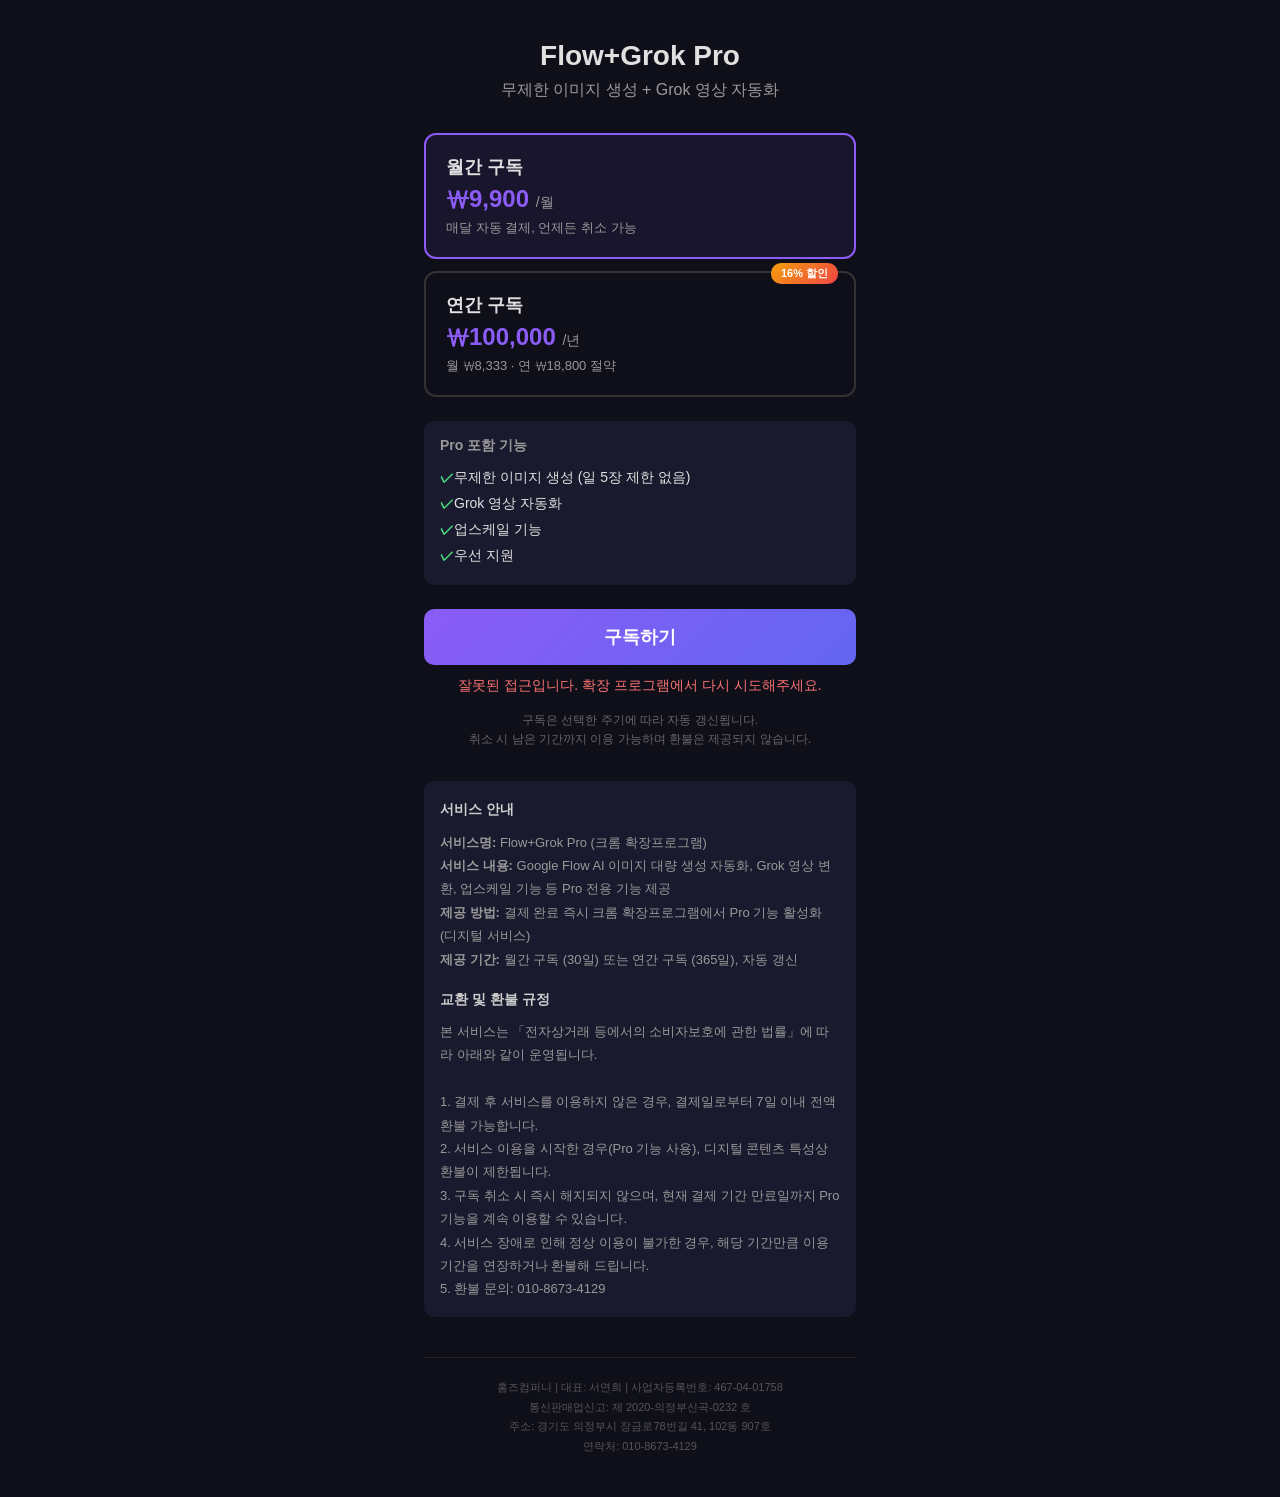
==== payment/index.html @ 701363ff "Auto-commit: index.html" ====
<!DOCTYPE html>
<html lang="ko">
<head>
  <meta charset="UTF-8">
  <meta name="viewport" content="width=device-width, initial-scale=1.0">
  <title>Flow+Grok Pro 구독</title>
  <script src="https://cdn.portone.io/v2/browser-sdk.js"></script>
  <style>
    * { margin: 0; padding: 0; box-sizing: border-box; }
    body {
      font-family: -apple-system, BlinkMacSystemFont, 'Segoe UI', sans-serif;
      background: #0f0f1a;
      color: #e0e0e0;
      min-height: 100vh;
      display: flex;
      justify-content: center;
      align-items: center;
    }
    .container {
      max-width: 480px;
      width: 100%;
      padding: 40px 24px;
    }
    h1 {
      font-size: 28px;
      text-align: center;
      margin-bottom: 8px;
    }
    .subtitle {
      text-align: center;
      color: #999;
      margin-bottom: 32px;
    }
    .plan-cards {
      display: flex;
      flex-direction: column;
      gap: 12px;
      margin-bottom: 24px;
    }
    .plan-card {
      border: 2px solid #333;
      border-radius: 12px;
      padding: 20px;
      cursor: pointer;
      transition: border-color 0.2s, background 0.2s;
      position: relative;
    }
    .plan-card:hover { border-color: #555; }
    .plan-card.selected {
      border-color: #8b5cf6;
      background: rgba(139, 92, 246, 0.08);
    }
    .plan-card .plan-name {
      font-size: 18px;
      font-weight: 600;
      margin-bottom: 4px;
    }
    .plan-card .plan-price {
      font-size: 24px;
      font-weight: 700;
      color: #8b5cf6;
    }
    .plan-card .plan-price span {
      font-size: 14px;
      font-weight: 400;
      color: #999;
    }
    .plan-card .plan-desc {
      font-size: 13px;
      color: #999;
      margin-top: 4px;
    }
    .plan-card .badge {
      position: absolute;
      top: -10px;
      right: 16px;
      background: linear-gradient(135deg, #f59e0b, #ef4444);
      color: white;
      font-size: 11px;
      font-weight: 600;
      padding: 3px 10px;
      border-radius: 10px;
    }
    .features {
      margin-bottom: 24px;
      padding: 16px;
      background: #1a1a2e;
      border-radius: 10px;
    }
    .features h3 {
      font-size: 14px;
      margin-bottom: 10px;
      color: #999;
    }
    .features ul {
      list-style: none;
      font-size: 14px;
    }
    .features li {
      padding: 4px 0;
    }
    .features li::before {
      content: "\2713 ";
      color: #4ade80;
      font-weight: bold;
    }
    .subscribe-btn {
      width: 100%;
      padding: 16px;
      border: none;
      border-radius: 10px;
      background: linear-gradient(135deg, #8b5cf6, #6366f1);
      color: white;
      font-size: 18px;
      font-weight: 600;
      cursor: pointer;
      transition: opacity 0.2s;
    }
    .subscribe-btn:hover { opacity: 0.9; }
    .subscribe-btn:disabled {
      opacity: 0.5;
      cursor: not-allowed;
    }
    .policy {
      text-align: center;
      margin-top: 16px;
      font-size: 12px;
      color: #666;
      line-height: 1.6;
    }
    .policy a { color: #8b5cf6; text-decoration: none; }
    .service-info {
      margin-top: 32px;
      padding: 16px;
      background: #1a1a2e;
      border-radius: 10px;
      font-size: 13px;
      color: #999;
      line-height: 1.8;
    }
    .service-info h3 {
      font-size: 14px;
      color: #ccc;
      margin-bottom: 8px;
    }
    .service-info h3:not(:first-child) {
      margin-top: 16px;
    }
    .footer-info {
      margin-top: 40px;
      padding-top: 20px;
      border-top: 1px solid #222;
      font-size: 11px;
      color: #555;
      line-height: 1.8;
      text-align: center;
    }
    .error-msg {
      text-align: center;
      color: #f87171;
      margin-top: 12px;
      font-size: 14px;
      display: none;
    }
    .loading {
      text-align: center;
      color: #999;
      margin-top: 12px;
      display: none;
    }
    .email-display {
      text-align: center;
      color: #8b5cf6;
      font-size: 14px;
      margin-bottom: 24px;
    }
  </style>
</head>
<body>
  <div class="container">
    <h1>Flow+Grok Pro</h1>
    <p class="subtitle">무제한 이미지 생성 + Grok 영상 자동화</p>
    <p class="email-display" id="emailDisplay"></p>

    <div class="plan-cards">
      <div class="plan-card selected" data-plan="monthly" onclick="selectPlan('monthly')">
        <div class="plan-name">월간 구독</div>
        <div class="plan-price">&#8361;9,900 <span>/월</span></div>
        <div class="plan-desc">매달 자동 결제, 언제든 취소 가능</div>
      </div>
      <div class="plan-card" data-plan="yearly" onclick="selectPlan('yearly')">
        <div class="badge">16% 할인</div>
        <div class="plan-name">연간 구독</div>
        <div class="plan-price">&#8361;100,000 <span>/년</span></div>
        <div class="plan-desc">월 &#8361;8,333 · 연 &#8361;18,800 절약</div>
      </div>
    </div>

    <div class="features">
      <h3>Pro 포함 기능</h3>
      <ul>
        <li>무제한 이미지 생성 (일 5장 제한 없음)</li>
        <li>Grok 영상 자동화</li>
        <li>업스케일 기능</li>
        <li>우선 지원</li>
      </ul>
    </div>

    <button class="subscribe-btn" id="subscribeBtn" onclick="startSubscription()">구독하기</button>
    <p class="loading" id="loadingMsg">결제 처리 중...</p>
    <p class="error-msg" id="errorMsg"></p>

    <div class="policy">
      구독은 선택한 주기에 따라 자동 갱신됩니다.<br>
      취소 시 남은 기간까지 이용 가능하며 환불은 제공되지 않습니다.
    </div>

    <div class="service-info">
      <h3>서비스 안내</h3>
      <p>
        <strong>서비스명:</strong> Flow+Grok Pro (크롬 확장프로그램)<br>
        <strong>서비스 내용:</strong> Google Flow AI 이미지 대량 생성 자동화, Grok 영상 변환, 업스케일 기능 등 Pro 전용 기능 제공<br>
        <strong>제공 방법:</strong> 결제 완료 즉시 크롬 확장프로그램에서 Pro 기능 활성화 (디지털 서비스)<br>
        <strong>제공 기간:</strong> 월간 구독 (30일) 또는 연간 구독 (365일), 자동 갱신
      </p>

      <h3 id="refund-policy">교환 및 환불 규정</h3>
      <p>
        본 서비스는 「전자상거래 등에서의 소비자보호에 관한 법률」에 따라 아래와 같이 운영됩니다.<br><br>
        1. 결제 후 서비스를 이용하지 않은 경우, 결제일로부터 7일 이내 전액 환불 가능합니다.<br>
        2. 서비스 이용을 시작한 경우(Pro 기능 사용), 디지털 콘텐츠 특성상 환불이 제한됩니다.<br>
        3. 구독 취소 시 즉시 해지되지 않으며, 현재 결제 기간 만료일까지 Pro 기능을 계속 이용할 수 있습니다.<br>
        4. 서비스 장애로 인해 정상 이용이 불가한 경우, 해당 기간만큼 이용 기간을 연장하거나 환불해 드립니다.<br>
        5. 환불 문의: 010-8673-4129
      </p>
    </div>

    <div class="footer-info">
      홈즈컴퍼니 | 대표: 서연희 | 사업자등록번호: 467-04-01758<br>
      통신판매업신고: 제 2020-의정부신곡-0232 호<br>
      주소: 경기도 의정부시 장금로78번길 41, 102동 907호<br>
      연락처: 010-8673-4129
    </div>
  </div>

  <script>
    // ─── 설정 (포트원 V2 + 토스페이먼츠) ───
    const STORE_ID = 'store-69866015-89c0-4137-a567-1bf4a51db2db';
    const CHANNEL_KEY = 'channel-key-87d939a8-7c4c-40b8-a7c1-84125c9902b7';
    const SUPABASE_URL = 'https://cyrbibbosfybylsparfk.supabase.co';
    const ACTIVATE_URL = `${SUPABASE_URL}/functions/v1/activate-subscription`;

    const PLANS = {
      monthly: { name: 'Flow+Grok Pro 월간', amount: 9900, period: 'monthly' },
      yearly: { name: 'Flow+Grok Pro 연간', amount: 100000, period: 'yearly' },
    };

    // ─── 인증 정보 로드 (URL fragment) ───
    const params = new URLSearchParams(window.location.search);
    const isDemo = params.get('demo') === 'true';
    let userId = null;
    let email = null;
    let token = null;
    let selectedPlan = 'monthly';

    function loadAuth() {
      if (isDemo) {
        document.getElementById('emailDisplay').textContent = '심사용 테스트 모드';
        return;
      }
      // URL fragment에서 인증 정보 추출 (#auth=base64)
      const hash = window.location.hash;
      const authMatch = hash.match(/auth=([^&]+)/);
      if (!authMatch) {
        document.getElementById('errorMsg').textContent = '잘못된 접근입니다. 확장 프로그램에서 다시 시도해주세요.';
        document.getElementById('errorMsg').style.display = 'block';
        return;
      }
      try {
        const auth = JSON.parse(atob(authMatch[1]));
        if (!auth.userId || !auth.token) throw new Error('invalid');
        userId = auth.userId;
        email = auth.email;
        token = auth.token;
        if (email) {
          document.getElementById('emailDisplay').textContent = email;
        }
        // fragment 정리 (주소창에서 토큰 숨김)
        history.replaceState(null, '', window.location.pathname);
      } catch {
        document.getElementById('errorMsg').textContent = '인증 정보가 잘못되었습니다. 다시 시도해주세요.';
        document.getElementById('errorMsg').style.display = 'block';
      }
    }
    loadAuth();

    // ─── 플랜 선택 ───
    function selectPlan(plan) {
      selectedPlan = plan;
      document.querySelectorAll('.plan-card').forEach(card => {
        card.classList.toggle('selected', card.dataset.plan === plan);
      });
    }

    // ─── 구독 시작 (V2 SDK) ───
    async function startSubscription() {
      const btn = document.getElementById('subscribeBtn');
      const loading = document.getElementById('loadingMsg');
      const errorEl = document.getElementById('errorMsg');

      btn.disabled = true;
      loading.style.display = 'block';
      errorEl.style.display = 'none';

      if (!window.PortOne) {
        errorEl.textContent = 'SDK 로딩 실패. 페이지를 새로고침 해주세요.';
        errorEl.style.display = 'block';
        btn.disabled = false;
        loading.style.display = 'none';
        return;
      }

      const effectiveUserId = userId || 'demo_' + Date.now();

      try {
        // V2: 빌링키 발급 요청
        const issueResponse = await PortOne.requestIssueBillingKey({
          storeId: STORE_ID,
          channelKey: CHANNEL_KEY,
          billingKeyMethod: 'CARD',
          issueId: `billing_${effectiveUserId}_${Date.now()}`,
          issueName: PLANS[selectedPlan].name,
          customer: {
            email: email || undefined,
          },
        });

        if (issueResponse.code) {
          // 사용자 취소 또는 에러
          if (issueResponse.code === 'PORTONE_BROWSER_SDK_PG_CANCELLED') {
            btn.disabled = false;
            loading.style.display = 'none';
            return;
          }
          throw new Error(issueResponse.message || '카드 등록에 실패했습니다');
        }

        const billingKey = issueResponse.billingKey;

        // 데모 모드: 서버 호출 없이 바로 success 페이지로
        if (isDemo) {
          window.location.href = `success.html?plan=${selectedPlan}&expires=demo`;
          return;
        }

        // 서버에 빌링키 전달 → 첫 결제 + 스케줄 등록
        const res = await fetch(ACTIVATE_URL, {
          method: 'POST',
          headers: {
            'Content-Type': 'application/json',
            'Authorization': `Bearer ${token}`,
          },
          body: JSON.stringify({
            billingKey: billingKey,
            planType: selectedPlan,
          }),
        });

        if (!res.ok) {
          const err = await res.json().catch(() => ({}));
          throw new Error(err.error || '구독 활성화에 실패했습니다');
        }

        const result = await res.json();
        window.location.href = `success.html?plan=${selectedPlan}&expires=${result.expiresAt || ''}`;

      } catch (err) {
        console.error('Subscription error:', err);
        errorEl.textContent = err.message || '결제 처리 중 오류가 발생했습니다';
        errorEl.style.display = 'block';
        btn.disabled = false;
      } finally {
        loading.style.display = 'none';
      }
    }
  </script>
</body>
</html>
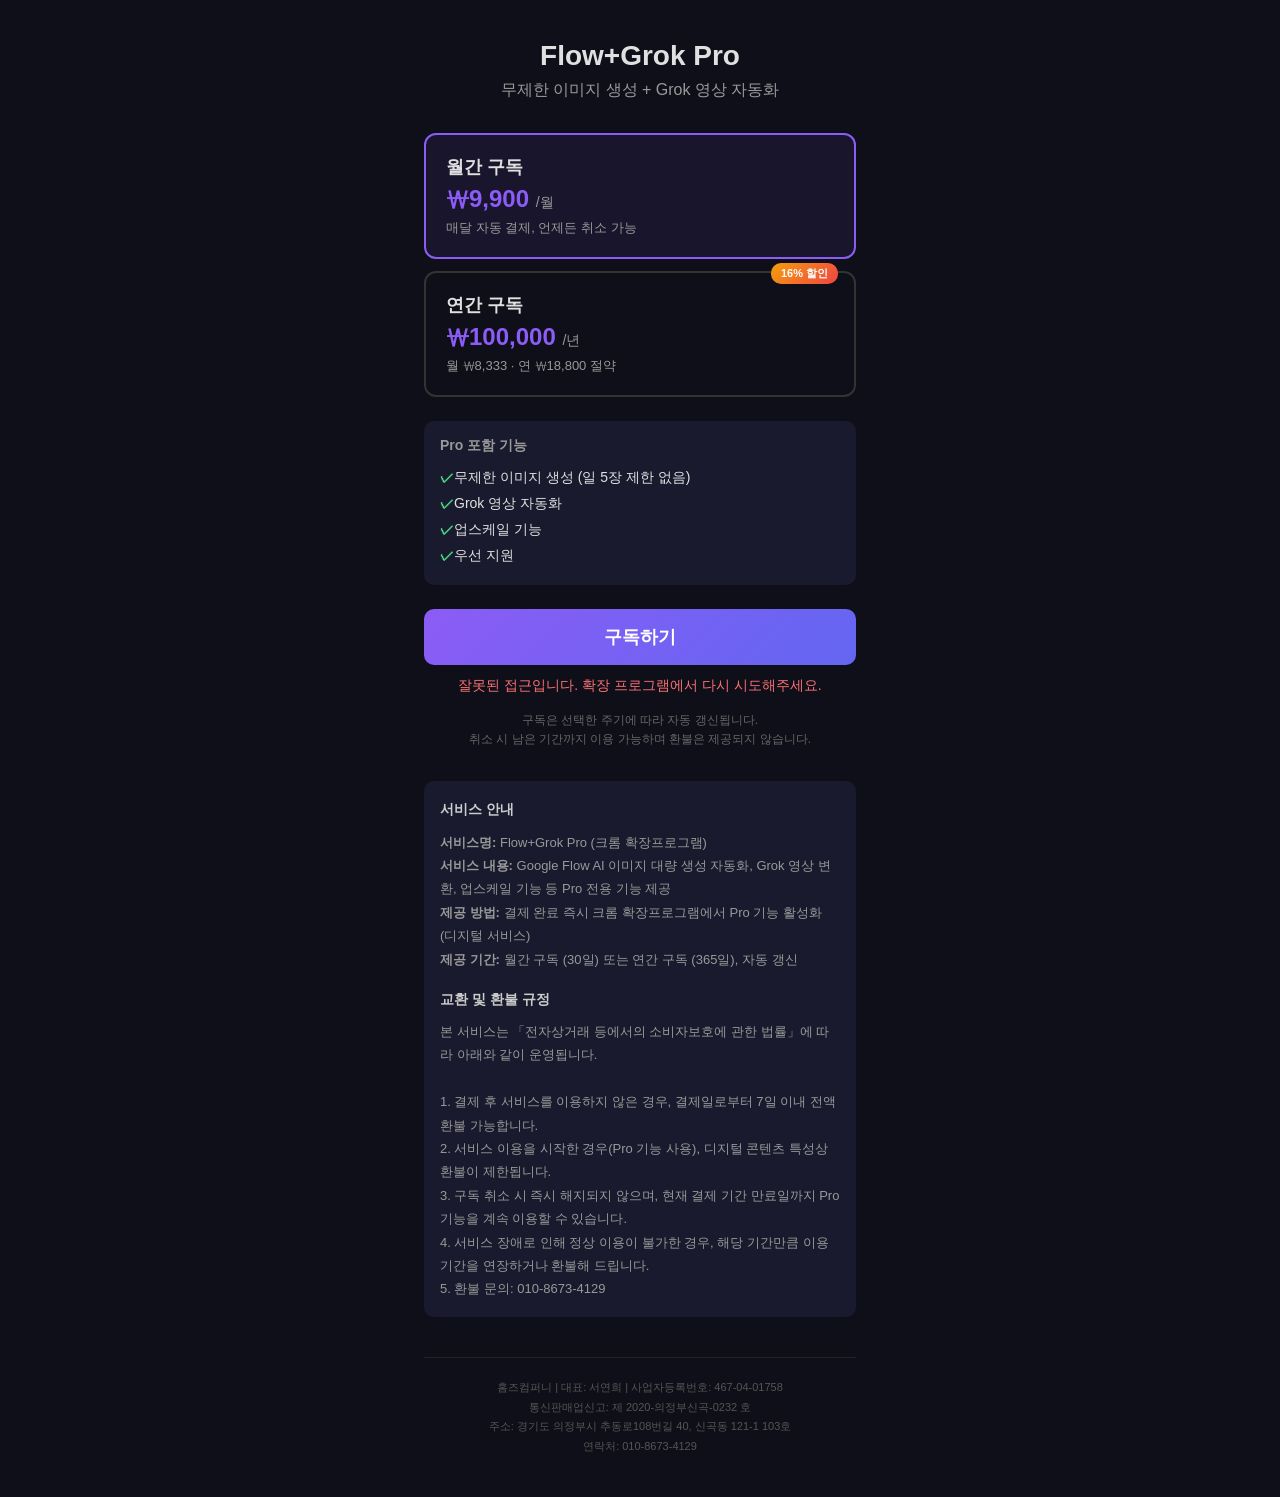
==== commit c2d2de0c: "Auto-commit: index.html" ====
--- a/payment/index.html
+++ b/payment/index.html
@@ -238,7 +238,7 @@
     <div class="footer-info">
       홈즈컴퍼니 | 대표: 서연희 | 사업자등록번호: 467-04-01758<br>
       통신판매업신고: 제 2020-의정부신곡-0232 호<br>
-      주소: 경기도 의정부시 장금로78번길 41, 102동 907호<br>
+      주소: 경기도 의정부시 추동로108번길 40, 신곡동 121-1 103호<br>
       연락처: 010-8673-4129
     </div>
   </div>
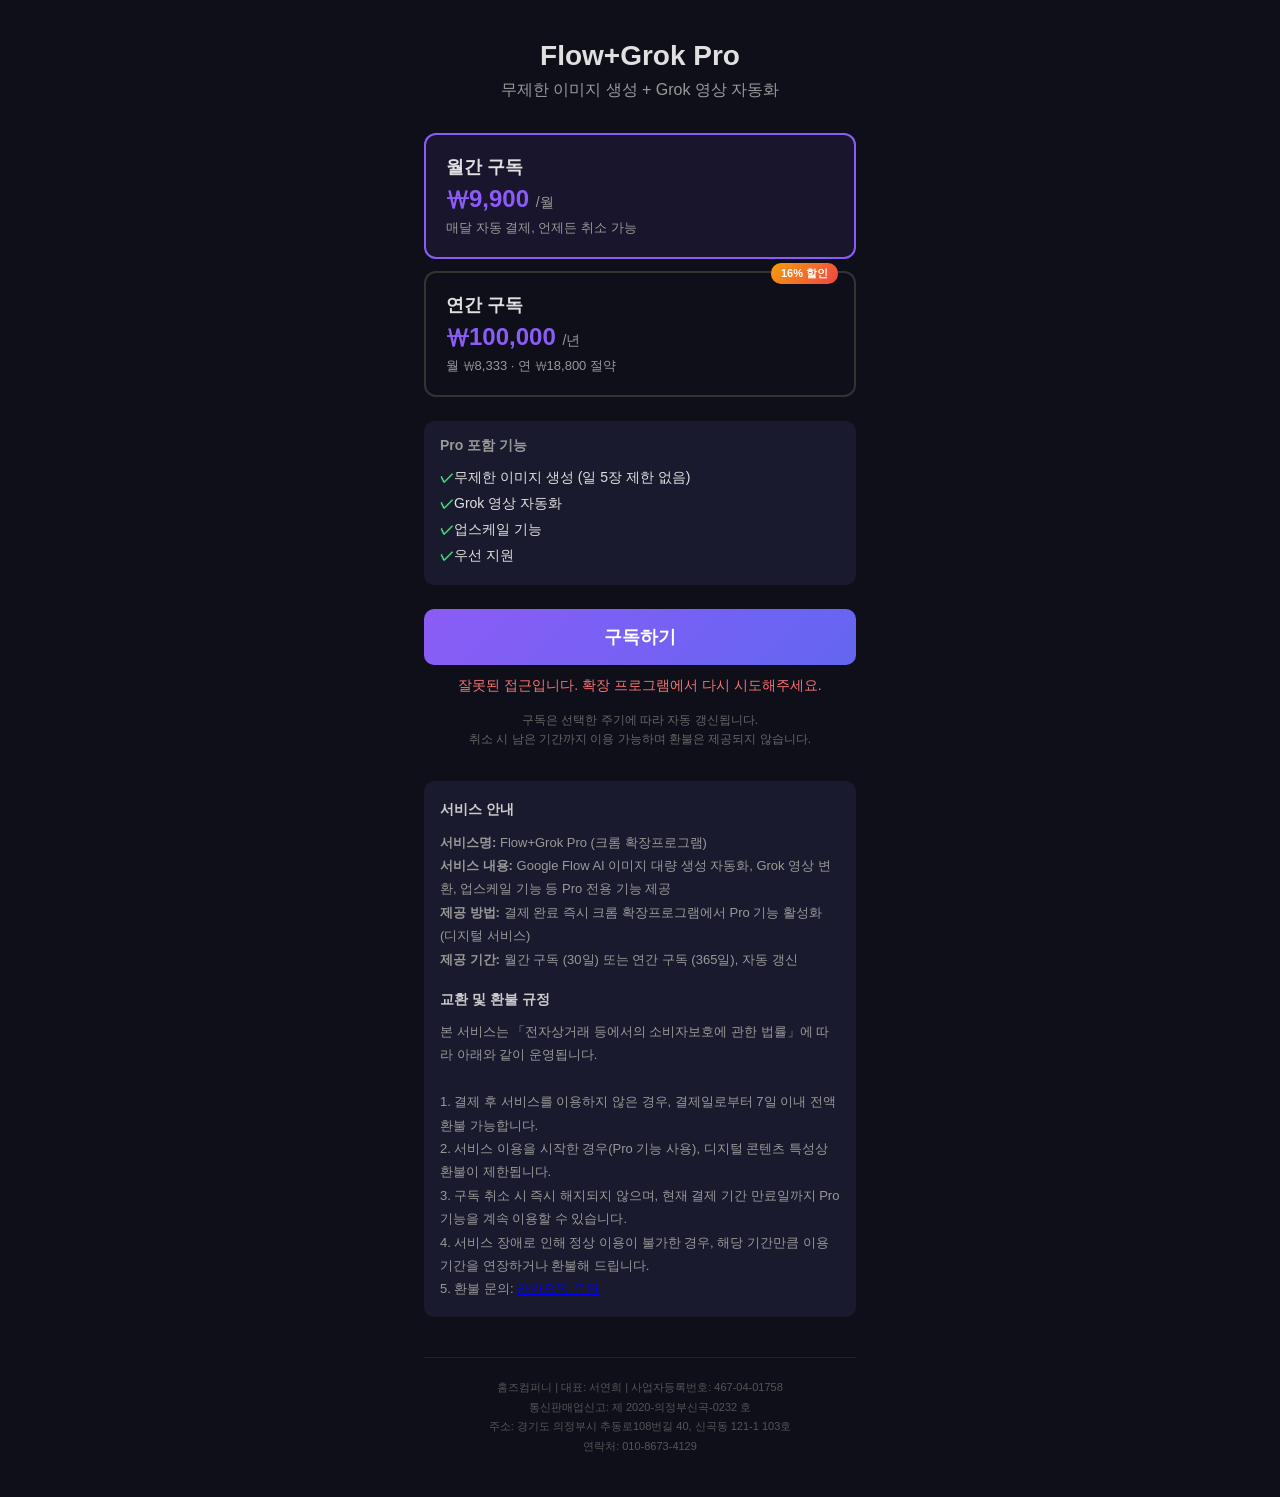
==== commit 6c1843d0: "Auto-commit: index.html" ====
--- a/payment/index.html
+++ b/payment/index.html
@@ -231,7 +231,7 @@
         2. 서비스 이용을 시작한 경우(Pro 기능 사용), 디지털 콘텐츠 특성상 환불이 제한됩니다.<br>
         3. 구독 취소 시 즉시 해지되지 않으며, 현재 결제 기간 만료일까지 Pro 기능을 계속 이용할 수 있습니다.<br>
         4. 서비스 장애로 인해 정상 이용이 불가한 경우, 해당 기간만큼 이용 기간을 연장하거나 환불해 드립니다.<br>
-        5. 환불 문의: 010-8673-4129
+        5. 환불 문의: <a href="https://open.kakao.com/o/sy9iKeHh" target="_blank">카카오톡 문의</a>
       </p>
     </div>
 
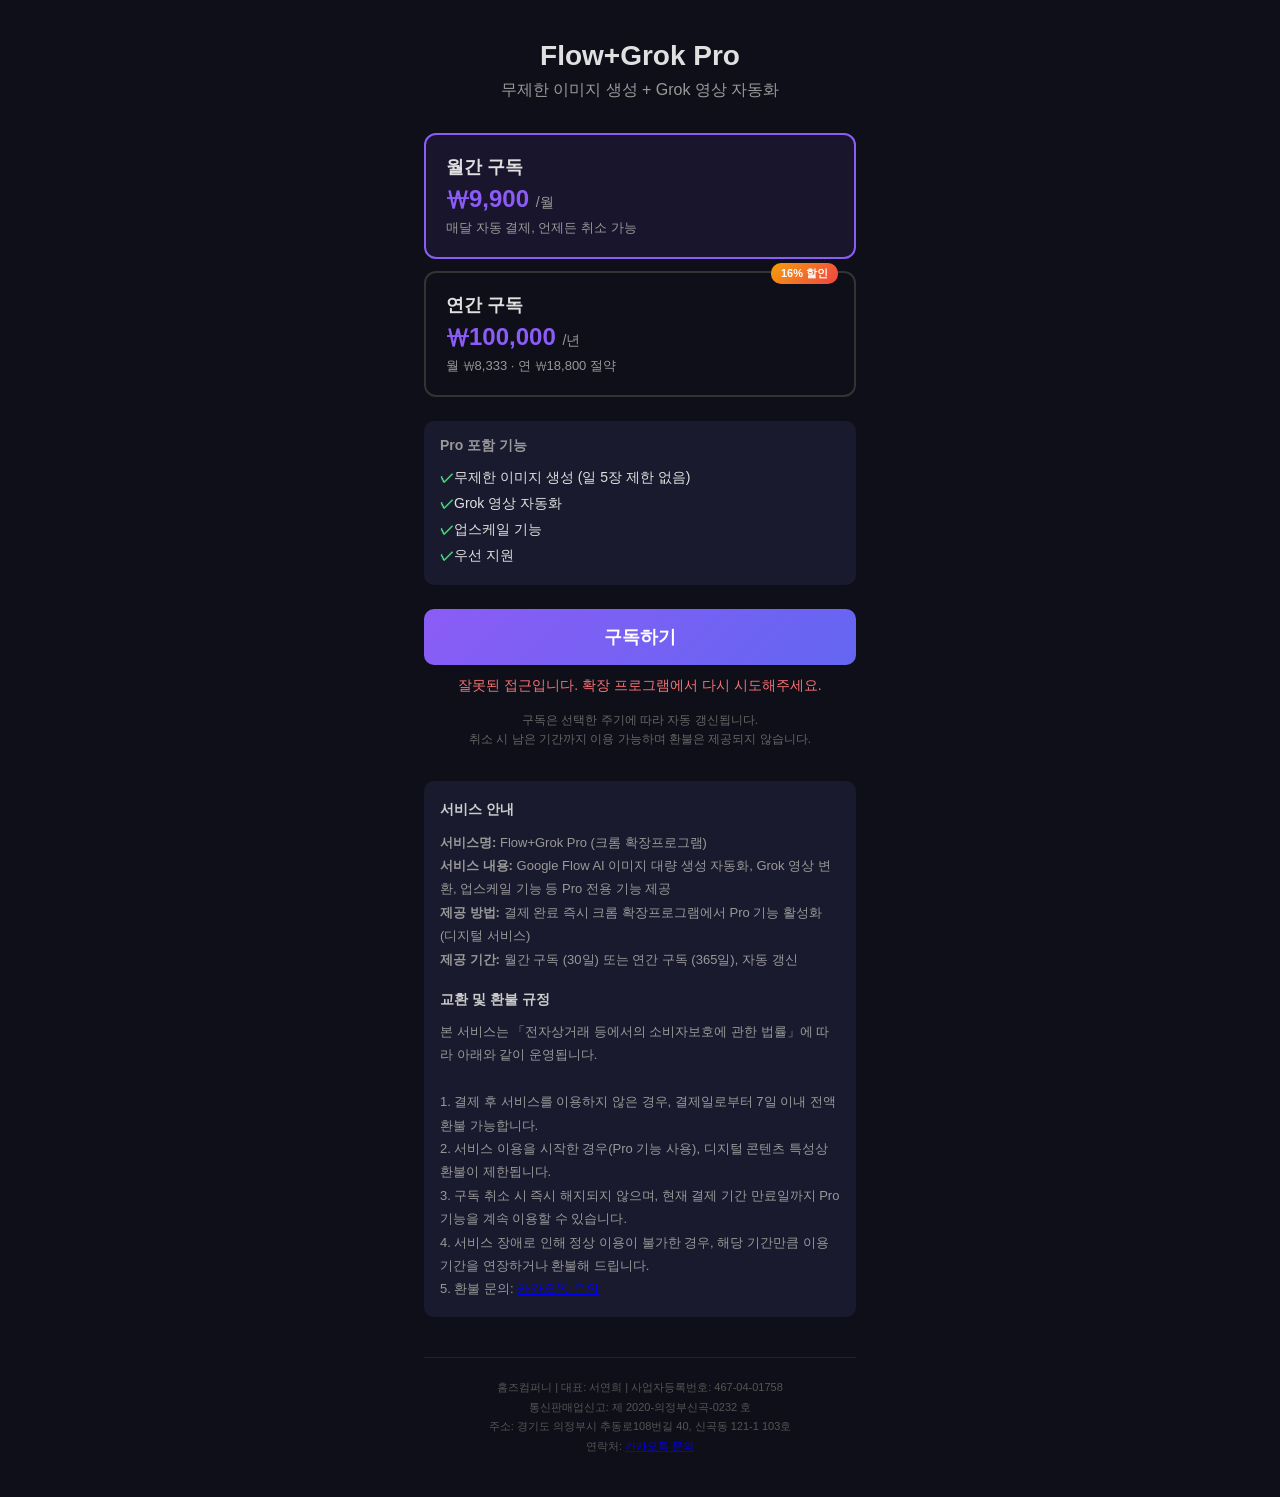
==== commit 98365a6b: "Auto-commit: index.html" ====
--- a/payment/index.html
+++ b/payment/index.html
@@ -239,7 +239,7 @@
       홈즈컴퍼니 | 대표: 서연희 | 사업자등록번호: 467-04-01758<br>
       통신판매업신고: 제 2020-의정부신곡-0232 호<br>
       주소: 경기도 의정부시 추동로108번길 40, 신곡동 121-1 103호<br>
-      연락처: 010-8673-4129
+      연락처: <a href="https://open.kakao.com/o/sy9iKeHh" target="_blank">카카오톡 문의</a>
     </div>
   </div>
 
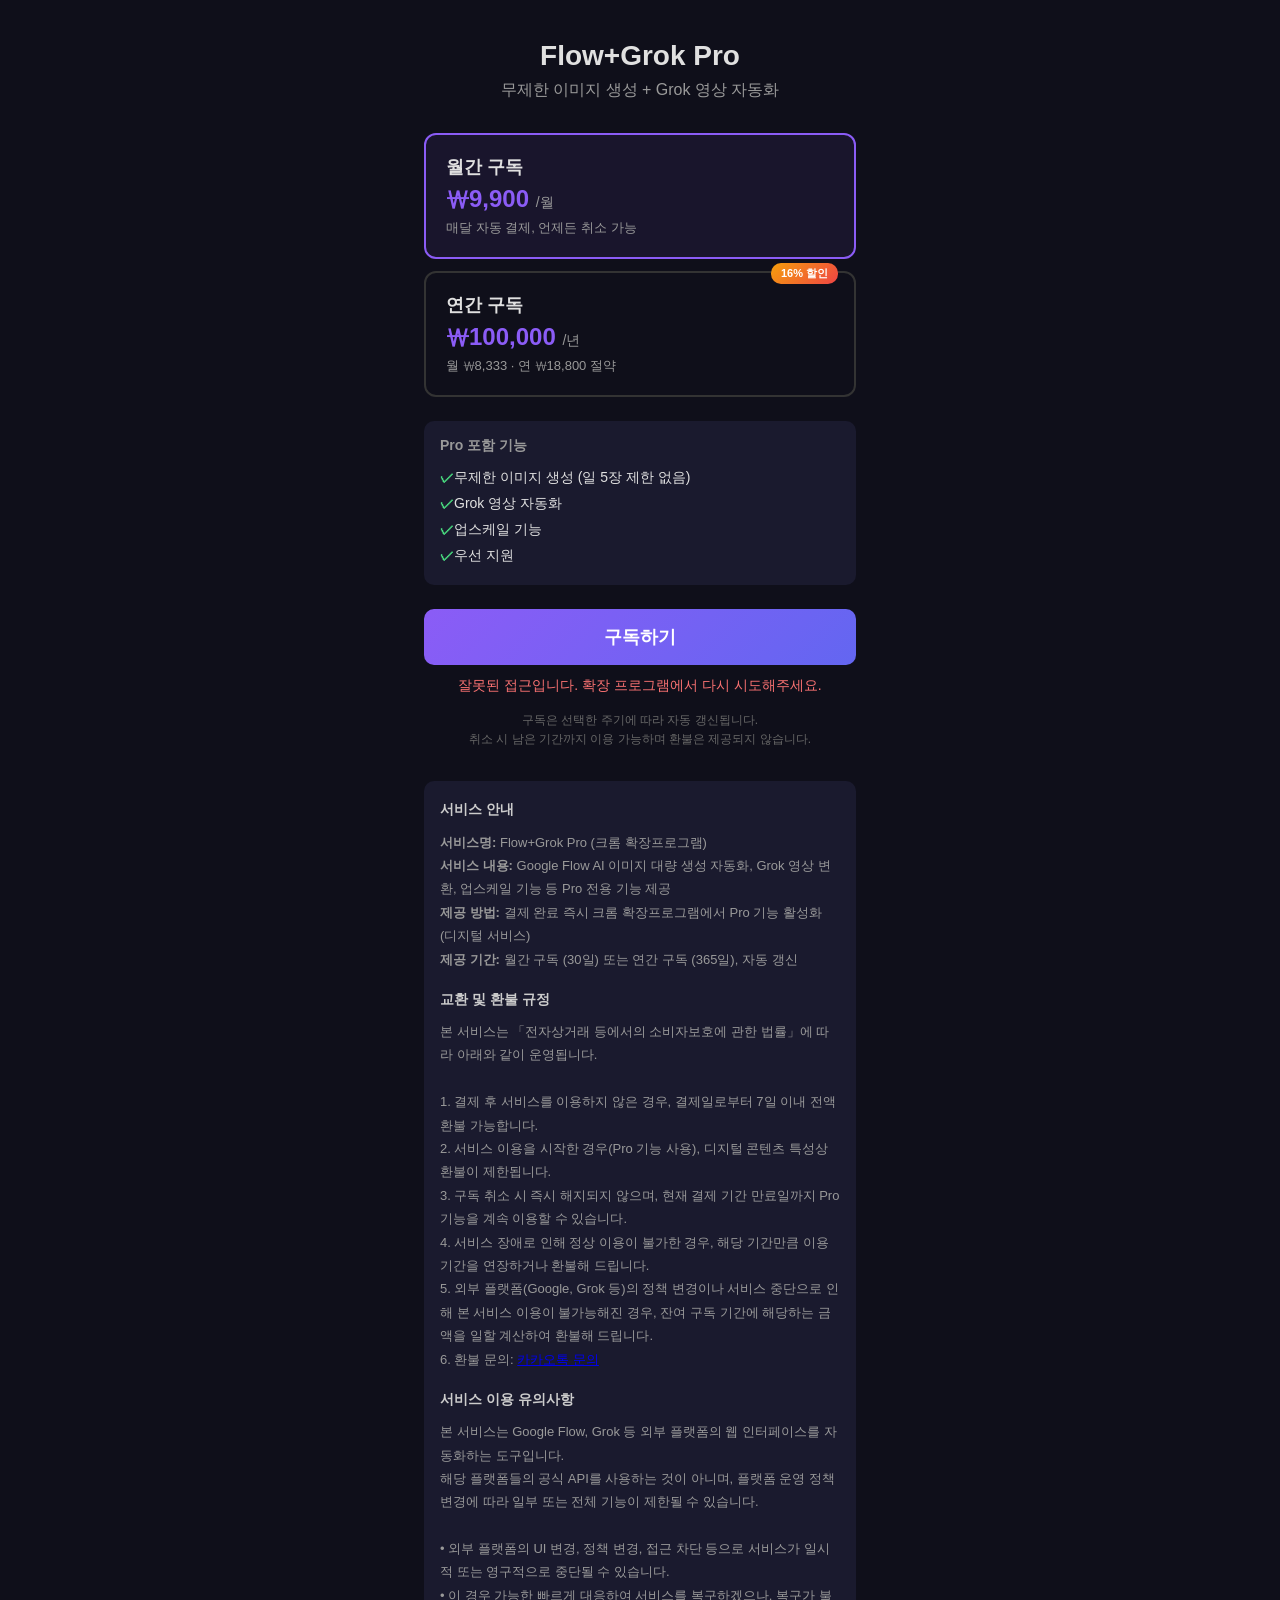
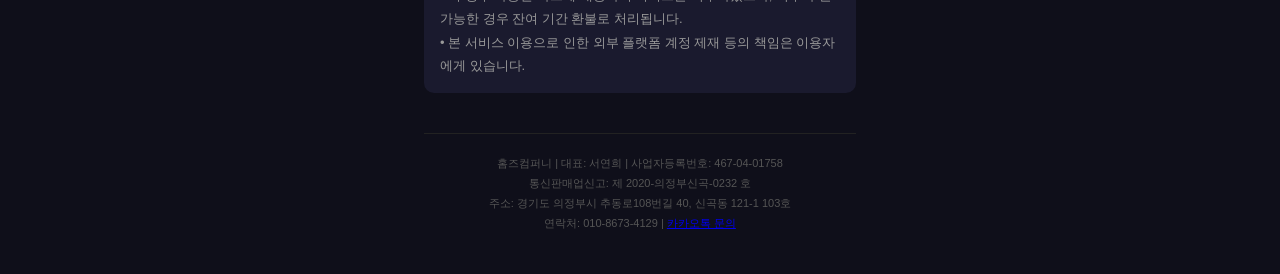
==== commit 751e8c95: "Auto-commit: index.html" ====
--- a/payment/index.html
+++ b/payment/index.html
@@ -231,7 +231,17 @@
         2. 서비스 이용을 시작한 경우(Pro 기능 사용), 디지털 콘텐츠 특성상 환불이 제한됩니다.<br>
         3. 구독 취소 시 즉시 해지되지 않으며, 현재 결제 기간 만료일까지 Pro 기능을 계속 이용할 수 있습니다.<br>
         4. 서비스 장애로 인해 정상 이용이 불가한 경우, 해당 기간만큼 이용 기간을 연장하거나 환불해 드립니다.<br>
-        5. 환불 문의: <a href="https://open.kakao.com/o/sy9iKeHh" target="_blank">카카오톡 문의</a>
+        5. 외부 플랫폼(Google, Grok 등)의 정책 변경이나 서비스 중단으로 인해 본 서비스 이용이 불가능해진 경우, 잔여 구독 기간에 해당하는 금액을 일할 계산하여 환불해 드립니다.<br>
+        6. 환불 문의: <a href="https://open.kakao.com/o/sy9iKeHh" target="_blank">카카오톡 문의</a>
+      </p>
+
+      <h3>서비스 이용 유의사항</h3>
+      <p>
+        본 서비스는 Google Flow, Grok 등 외부 플랫폼의 웹 인터페이스를 자동화하는 도구입니다.<br>
+        해당 플랫폼들의 공식 API를 사용하는 것이 아니며, 플랫폼 운영 정책 변경에 따라 일부 또는 전체 기능이 제한될 수 있습니다.<br><br>
+        • 외부 플랫폼의 UI 변경, 정책 변경, 접근 차단 등으로 서비스가 일시적 또는 영구적으로 중단될 수 있습니다.<br>
+        • 이 경우 가능한 빠르게 대응하여 서비스를 복구하겠으나, 복구가 불가능한 경우 잔여 기간 환불로 처리됩니다.<br>
+        • 본 서비스 이용으로 인한 외부 플랫폼 계정 제재 등의 책임은 이용자에게 있습니다.
       </p>
     </div>
 
@@ -239,7 +249,7 @@
       홈즈컴퍼니 | 대표: 서연희 | 사업자등록번호: 467-04-01758<br>
       통신판매업신고: 제 2020-의정부신곡-0232 호<br>
       주소: 경기도 의정부시 추동로108번길 40, 신곡동 121-1 103호<br>
-      연락처: <a href="https://open.kakao.com/o/sy9iKeHh" target="_blank">카카오톡 문의</a>
+      연락처: 010-8673-4129 | <a href="https://open.kakao.com/o/sy9iKeHh" target="_blank">카카오톡 문의</a>
     </div>
   </div>
 
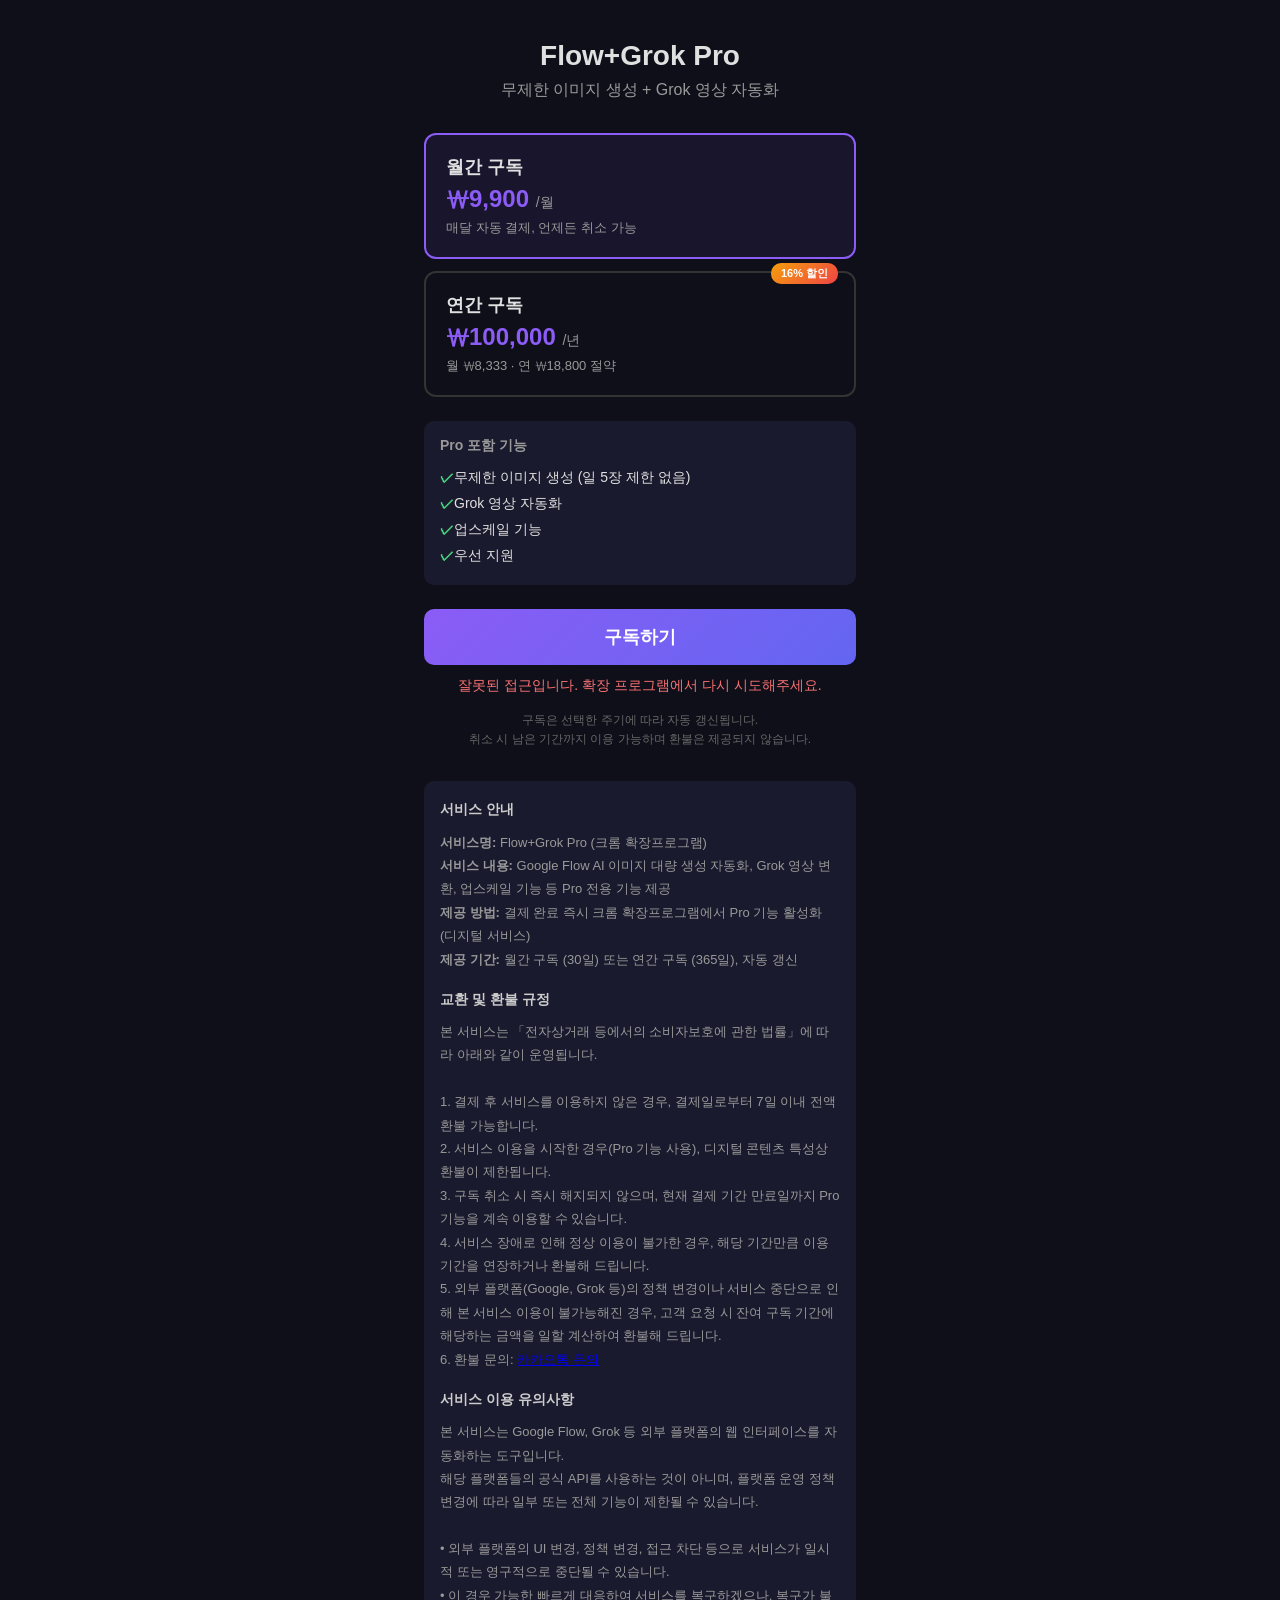
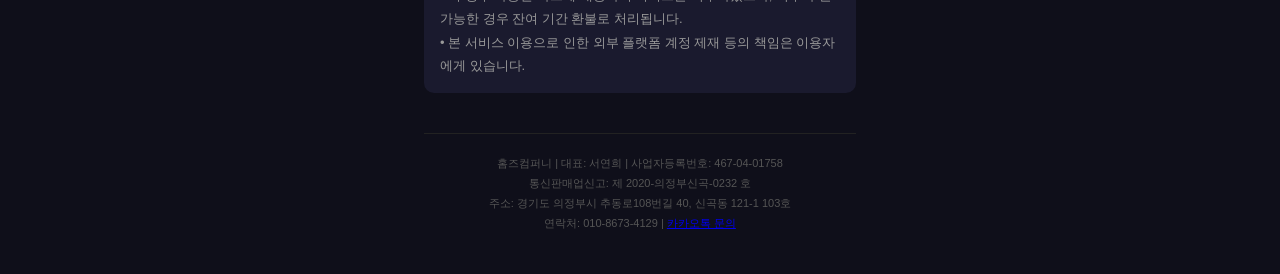
==== commit c618bdc9: "Auto-commit: index.html" ====
--- a/payment/index.html
+++ b/payment/index.html
@@ -231,7 +231,7 @@
         2. 서비스 이용을 시작한 경우(Pro 기능 사용), 디지털 콘텐츠 특성상 환불이 제한됩니다.<br>
         3. 구독 취소 시 즉시 해지되지 않으며, 현재 결제 기간 만료일까지 Pro 기능을 계속 이용할 수 있습니다.<br>
         4. 서비스 장애로 인해 정상 이용이 불가한 경우, 해당 기간만큼 이용 기간을 연장하거나 환불해 드립니다.<br>
-        5. 외부 플랫폼(Google, Grok 등)의 정책 변경이나 서비스 중단으로 인해 본 서비스 이용이 불가능해진 경우, 잔여 구독 기간에 해당하는 금액을 일할 계산하여 환불해 드립니다.<br>
+        5. 외부 플랫폼(Google, Grok 등)의 정책 변경이나 서비스 중단으로 인해 본 서비스 이용이 불가능해진 경우, 고객 요청 시 잔여 구독 기간에 해당하는 금액을 일할 계산하여 환불해 드립니다.<br>
         6. 환불 문의: <a href="https://open.kakao.com/o/sy9iKeHh" target="_blank">카카오톡 문의</a>
       </p>
 
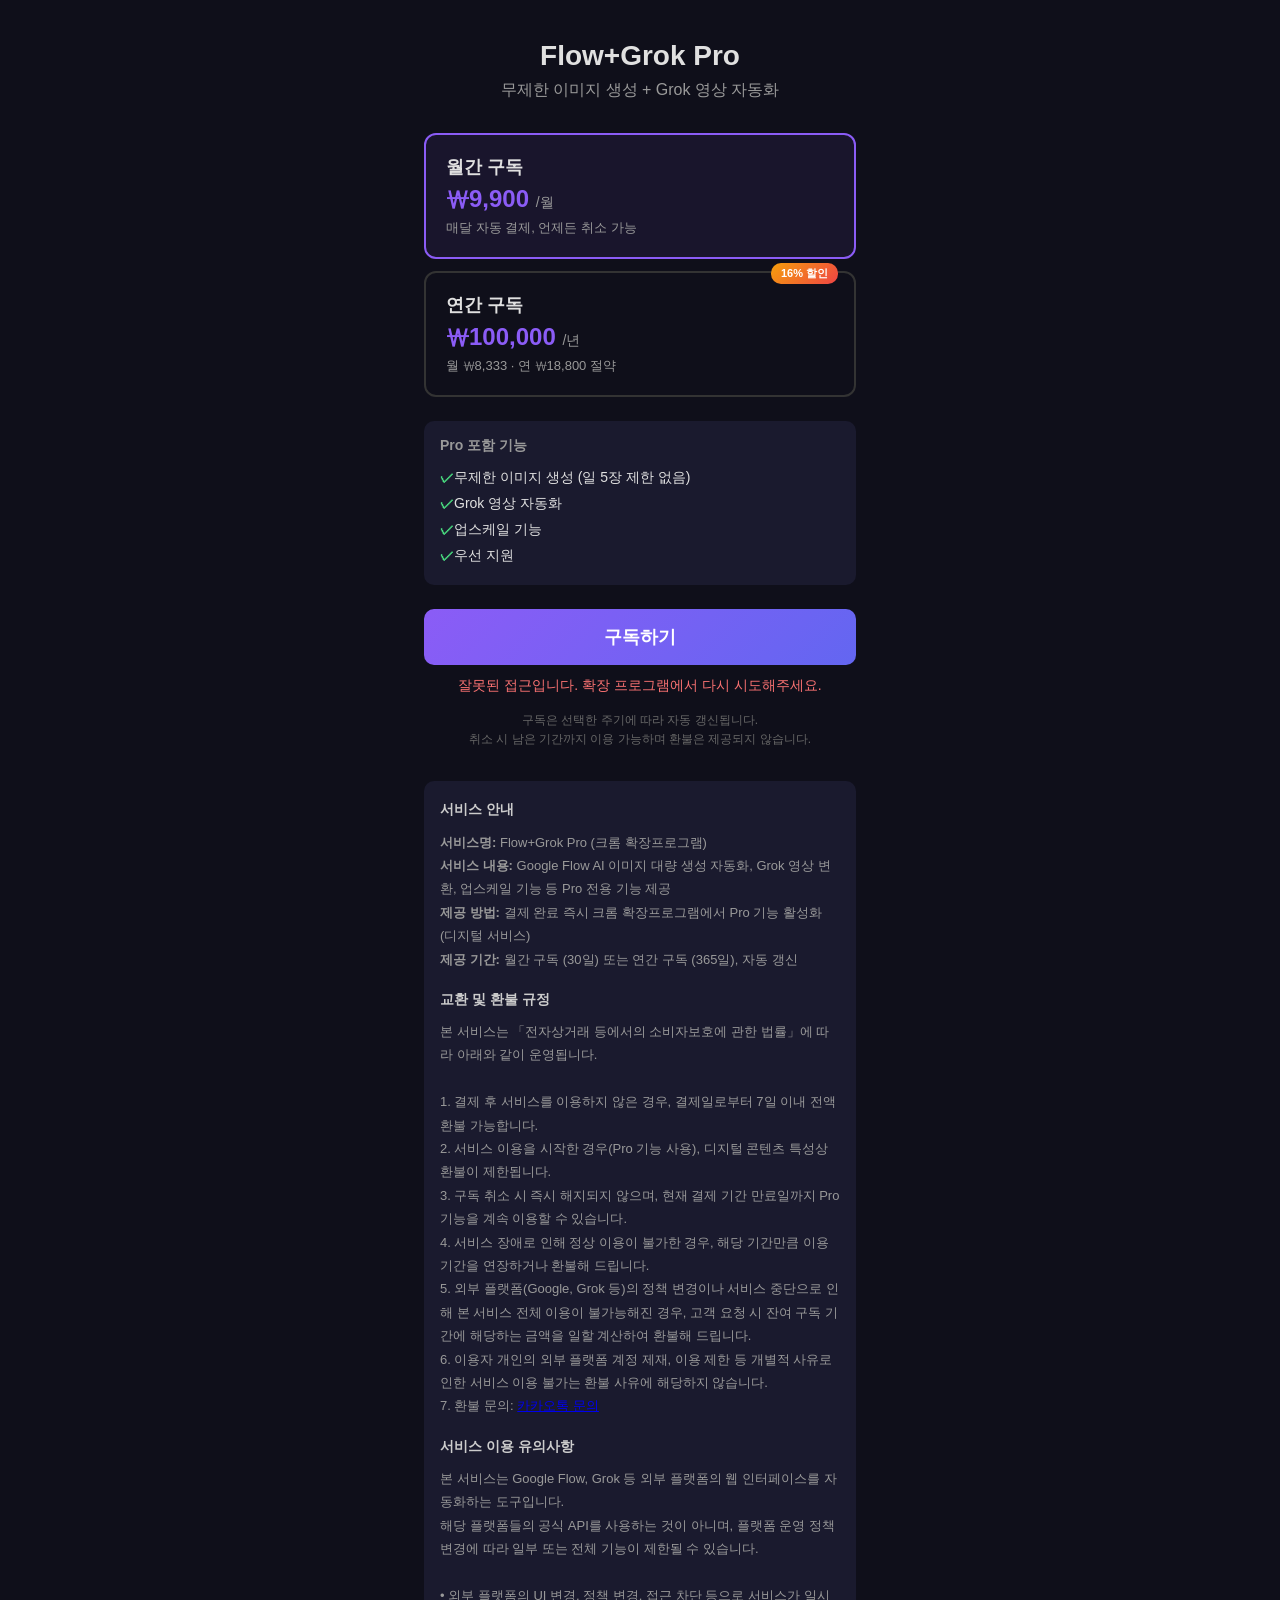
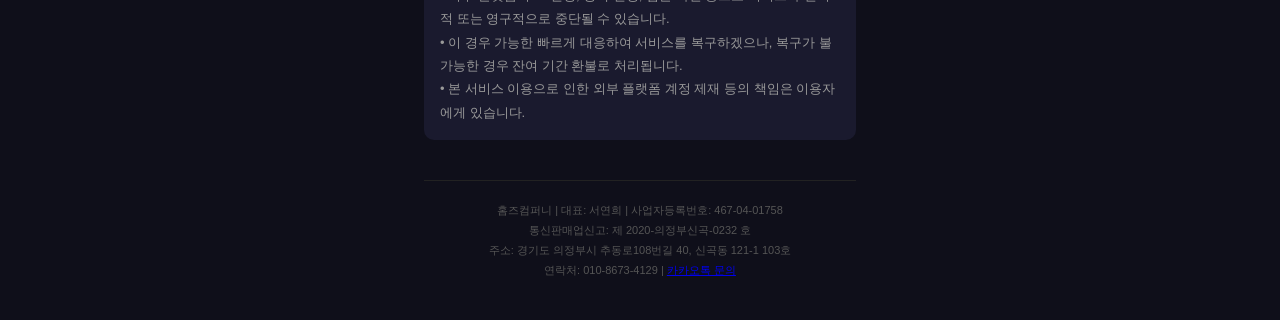
==== commit 524f9a63: "Auto-commit: index.html" ====
--- a/payment/index.html
+++ b/payment/index.html
@@ -231,8 +231,9 @@
         2. 서비스 이용을 시작한 경우(Pro 기능 사용), 디지털 콘텐츠 특성상 환불이 제한됩니다.<br>
         3. 구독 취소 시 즉시 해지되지 않으며, 현재 결제 기간 만료일까지 Pro 기능을 계속 이용할 수 있습니다.<br>
         4. 서비스 장애로 인해 정상 이용이 불가한 경우, 해당 기간만큼 이용 기간을 연장하거나 환불해 드립니다.<br>
-        5. 외부 플랫폼(Google, Grok 등)의 정책 변경이나 서비스 중단으로 인해 본 서비스 이용이 불가능해진 경우, 고객 요청 시 잔여 구독 기간에 해당하는 금액을 일할 계산하여 환불해 드립니다.<br>
-        6. 환불 문의: <a href="https://open.kakao.com/o/sy9iKeHh" target="_blank">카카오톡 문의</a>
+        5. 외부 플랫폼(Google, Grok 등)의 정책 변경이나 서비스 중단으로 인해 본 서비스 전체 이용이 불가능해진 경우, 고객 요청 시 잔여 구독 기간에 해당하는 금액을 일할 계산하여 환불해 드립니다.<br>
+        6. 이용자 개인의 외부 플랫폼 계정 제재, 이용 제한 등 개별적 사유로 인한 서비스 이용 불가는 환불 사유에 해당하지 않습니다.<br>
+        7. 환불 문의: <a href="https://open.kakao.com/o/sy9iKeHh" target="_blank">카카오톡 문의</a>
       </p>
 
       <h3>서비스 이용 유의사항</h3>
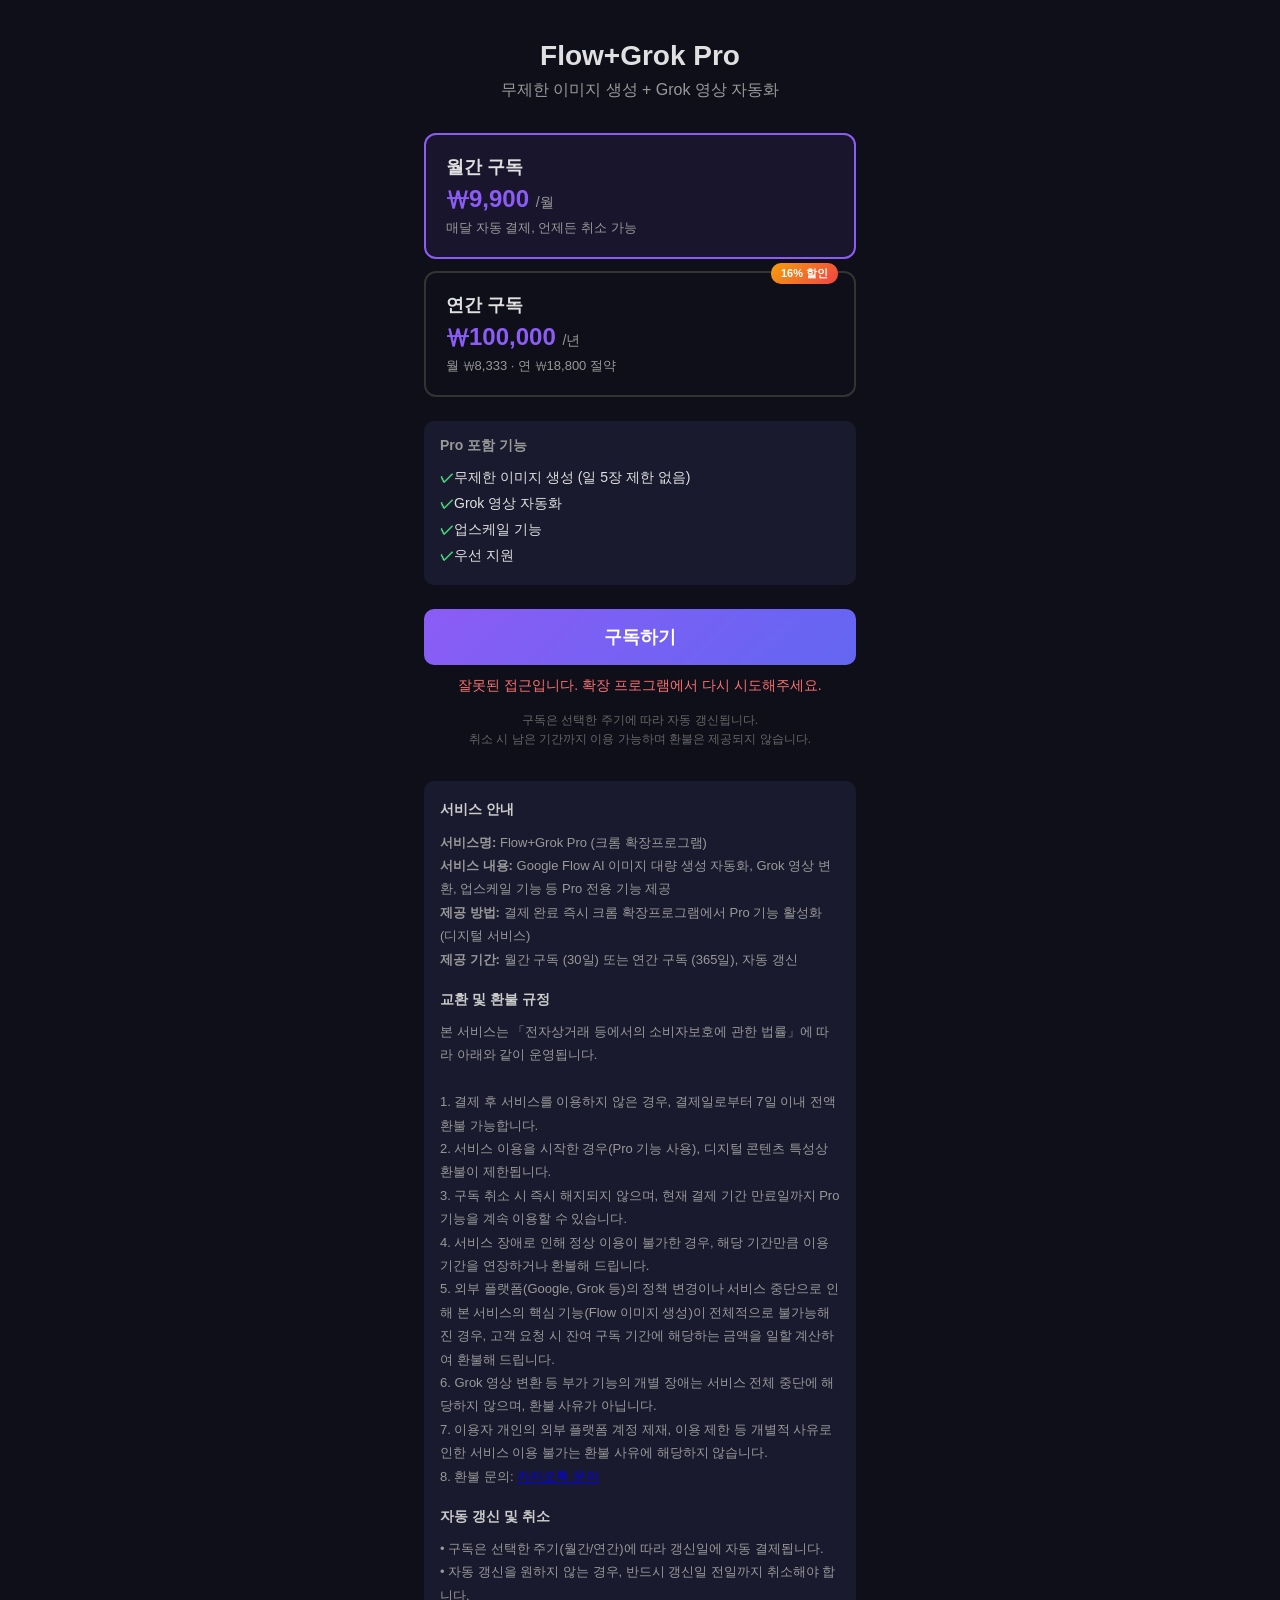
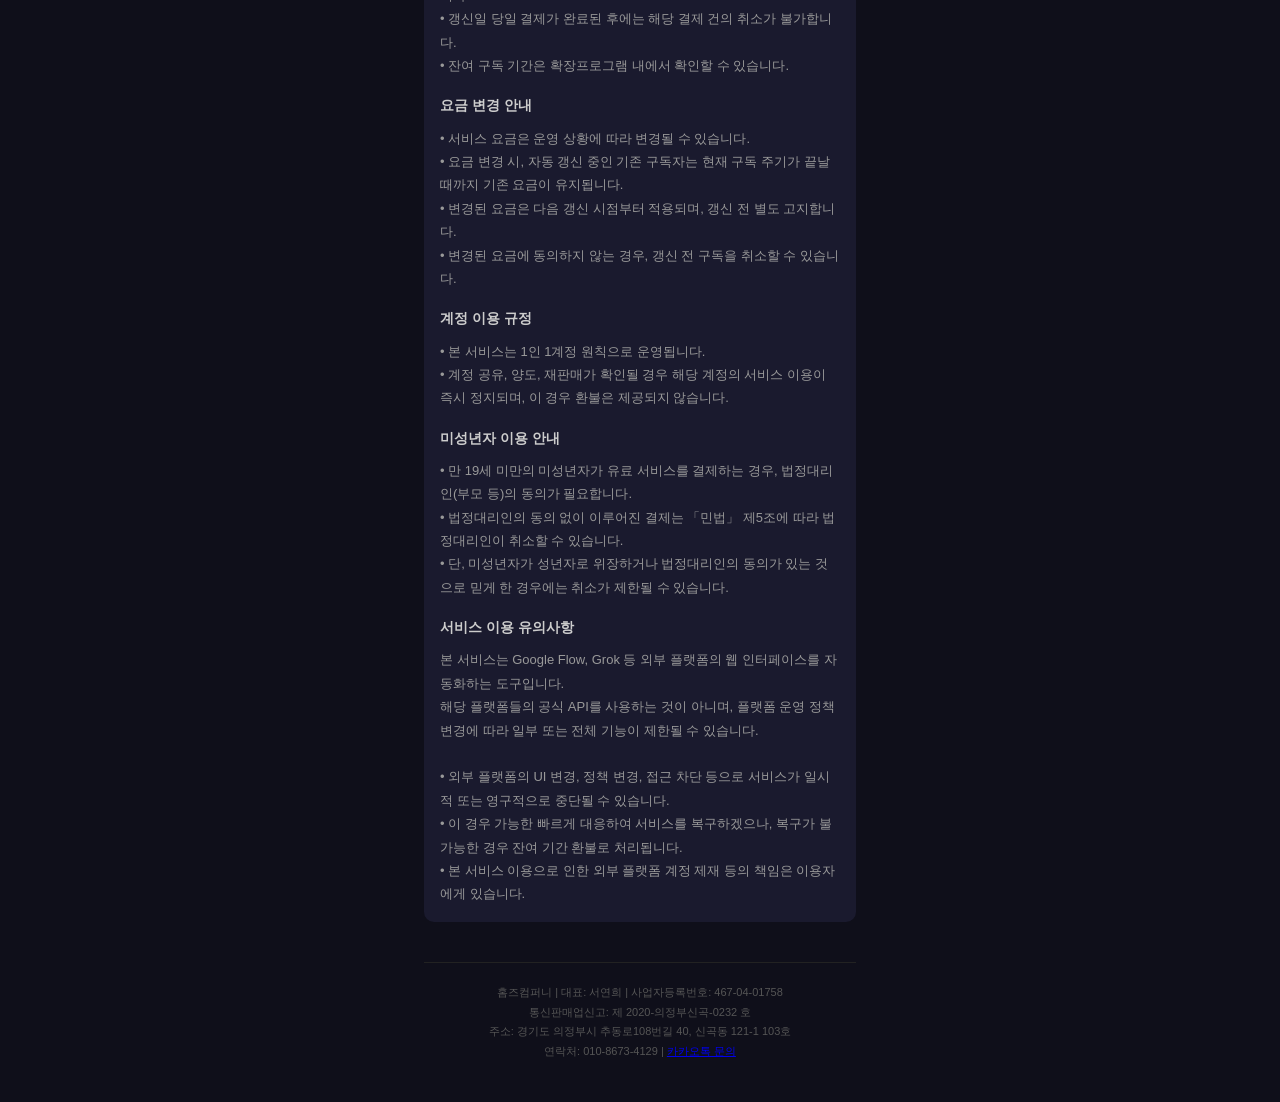
==== commit b5e0a174: "Auto-commit: index.html" ====
--- a/payment/index.html
+++ b/payment/index.html
@@ -231,9 +231,39 @@
         2. 서비스 이용을 시작한 경우(Pro 기능 사용), 디지털 콘텐츠 특성상 환불이 제한됩니다.<br>
         3. 구독 취소 시 즉시 해지되지 않으며, 현재 결제 기간 만료일까지 Pro 기능을 계속 이용할 수 있습니다.<br>
         4. 서비스 장애로 인해 정상 이용이 불가한 경우, 해당 기간만큼 이용 기간을 연장하거나 환불해 드립니다.<br>
-        5. 외부 플랫폼(Google, Grok 등)의 정책 변경이나 서비스 중단으로 인해 본 서비스 전체 이용이 불가능해진 경우, 고객 요청 시 잔여 구독 기간에 해당하는 금액을 일할 계산하여 환불해 드립니다.<br>
-        6. 이용자 개인의 외부 플랫폼 계정 제재, 이용 제한 등 개별적 사유로 인한 서비스 이용 불가는 환불 사유에 해당하지 않습니다.<br>
-        7. 환불 문의: <a href="https://open.kakao.com/o/sy9iKeHh" target="_blank">카카오톡 문의</a>
+        5. 외부 플랫폼(Google, Grok 등)의 정책 변경이나 서비스 중단으로 인해 본 서비스의 핵심 기능(Flow 이미지 생성)이 전체적으로 불가능해진 경우, 고객 요청 시 잔여 구독 기간에 해당하는 금액을 일할 계산하여 환불해 드립니다.<br>
+        6. Grok 영상 변환 등 부가 기능의 개별 장애는 서비스 전체 중단에 해당하지 않으며, 환불 사유가 아닙니다.<br>
+        7. 이용자 개인의 외부 플랫폼 계정 제재, 이용 제한 등 개별적 사유로 인한 서비스 이용 불가는 환불 사유에 해당하지 않습니다.<br>
+        8. 환불 문의: <a href="https://open.kakao.com/o/sy9iKeHh" target="_blank">카카오톡 문의</a>
+      </p>
+
+      <h3>자동 갱신 및 취소</h3>
+      <p>
+        • 구독은 선택한 주기(월간/연간)에 따라 갱신일에 자동 결제됩니다.<br>
+        • 자동 갱신을 원하지 않는 경우, 반드시 갱신일 전일까지 취소해야 합니다.<br>
+        • 갱신일 당일 결제가 완료된 후에는 해당 결제 건의 취소가 불가합니다.<br>
+        • 잔여 구독 기간은 확장프로그램 내에서 확인할 수 있습니다.
+      </p>
+
+      <h3>요금 변경 안내</h3>
+      <p>
+        • 서비스 요금은 운영 상황에 따라 변경될 수 있습니다.<br>
+        • 요금 변경 시, 자동 갱신 중인 기존 구독자는 현재 구독 주기가 끝날 때까지 기존 요금이 유지됩니다.<br>
+        • 변경된 요금은 다음 갱신 시점부터 적용되며, 갱신 전 별도 고지합니다.<br>
+        • 변경된 요금에 동의하지 않는 경우, 갱신 전 구독을 취소할 수 있습니다.
+      </p>
+
+      <h3>계정 이용 규정</h3>
+      <p>
+        • 본 서비스는 1인 1계정 원칙으로 운영됩니다.<br>
+        • 계정 공유, 양도, 재판매가 확인될 경우 해당 계정의 서비스 이용이 즉시 정지되며, 이 경우 환불은 제공되지 않습니다.
+      </p>
+
+      <h3>미성년자 이용 안내</h3>
+      <p>
+        • 만 19세 미만의 미성년자가 유료 서비스를 결제하는 경우, 법정대리인(부모 등)의 동의가 필요합니다.<br>
+        • 법정대리인의 동의 없이 이루어진 결제는 「민법」 제5조에 따라 법정대리인이 취소할 수 있습니다.<br>
+        • 단, 미성년자가 성년자로 위장하거나 법정대리인의 동의가 있는 것으로 믿게 한 경우에는 취소가 제한될 수 있습니다.
       </p>
 
       <h3>서비스 이용 유의사항</h3>
